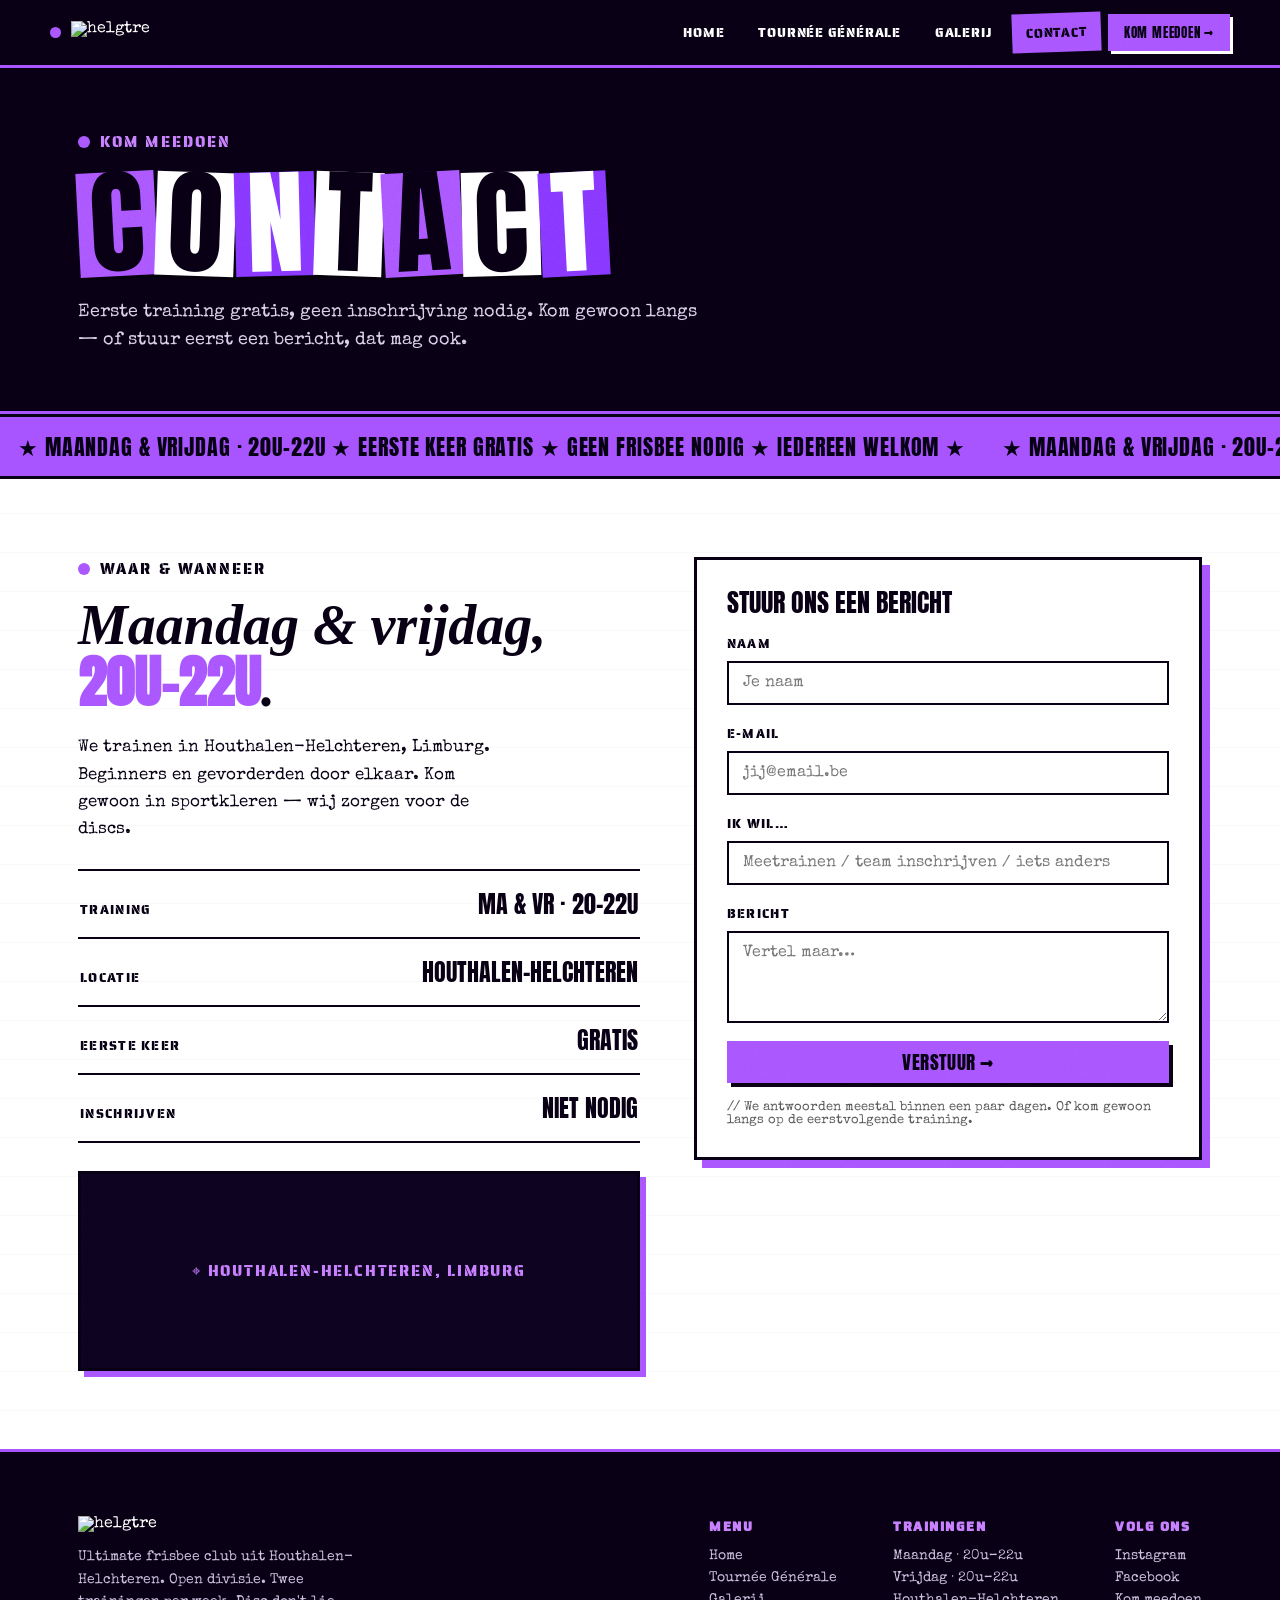
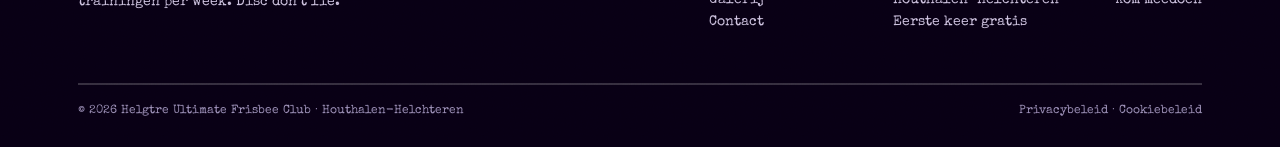
==== contact.html @ a1349d90 "Add files via upload" ====
<!DOCTYPE html>
<html lang="nl">
<head>
<meta charset="UTF-8">
<meta name="viewport" content="width=device-width, initial-scale=1.0">
<title>Contact — Helgtre · Kom meedoen</title>
<link rel="stylesheet" href="punk.css">
<link rel="stylesheet" href="site.css">
</head>
<body>

<header class="site-nav grain">
  <div class="wrap row">
    <a class="brand" href="index.html"><span class="dot"></span><img src="https://helgtre.com/wp-content/uploads/2026/06/logo-helgtre-white.png" alt="helgtre"></a>
    <nav class="nav-links">
      <a href="index.html">Home</a>
      <a href="tournee-generale.html">Tournée Générale</a>
      <a href="galerij.html">Galerij</a>
      <a href="contact.html" class="on">Contact</a>
      <a href="contact.html" class="nav-cta">Kom meedoen →</a>
    </nav>
    <button class="burger" aria-label="menu">Menu ≡</button>
  </div>
</header>

<section class="pagehead grain heavy">
  <div class="wrap">
    <div class="eyebrow"><span class="d"></span>Kom meedoen</div>
    <div class="word ransom">
      <span class="rn rn--neon r1">C</span><span class="rn rn--paper r2">O</span><span class="rn rn--violet r3">N</span><span class="rn rn--paper r2">T</span><span class="rn rn--neon r1">A</span><span class="rn rn--paper r3">C</span><span class="rn rn--violet r1">T</span>
    </div>
    <p class="sub">Eerste training gratis, geen inschrijving nodig. Kom gewoon langs — of stuur eerst een bericht, dat mag ook.</p>
  </div>
</section>

<div class="mqbar invert marquee fast">
  <div class="marquee__t">
    <span>★ Maandag &amp; vrijdag · 20u–22u ★ Eerste keer gratis ★ Geen frisbee nodig ★ Iedereen welkom ★</span>
    <span>★ Maandag &amp; vrijdag · 20u–22u ★ Eerste keer gratis ★ Geen frisbee nodig ★ Iedereen welkom ★</span>
  </div>
</div>

<section class="sec paper paper-bg grain">
  <div class="wrap split" style="align-items:start;">

    <!-- LEFT: info -->
    <div>
      <div class="eyebrow"><span class="d"></span>Waar &amp; wanneer</div>
      <div class="shead"><h2>Maandag &amp; vrijdag, <em>20u–22u</em>.</h2></div>
      <p style="max-width:44ch;margin-top:18px;font-size:17px;line-height:1.6;">We trainen in Houthalen-Helchteren, Limburg. Beginners en gevorderden door elkaar. Kom gewoon in sportkleren — wij zorgen voor de discs.</p>

      <div class="infolist" style="margin-top:26px;">
        <div class="ir"><span class="k">Training</span><span class="v">Ma &amp; vr · 20–22u</span></div>
        <div class="ir"><span class="k">Locatie</span><span class="v">Houthalen-Helchteren</span></div>
        <div class="ir"><span class="k">Eerste keer</span><span class="v">Gratis</span></div>
        <div class="ir"><span class="k">Inschrijven</span><span class="v">Niet nodig</span></div>
      </div>

      <!-- map placeholder -->
      <div class="photo bw" style="margin-top:28px;height:200px;border:3px solid var(--ink);box-shadow:6px 6px 0 var(--neon);display:flex;align-items:center;justify-content:center;background:#0d0320;">
        <span style="position:relative;z-index:5;font-family:'Saira Stencil One',sans-serif;text-transform:uppercase;letter-spacing:.12em;color:var(--neon-hot);font-size:15px;">⌖ Houthalen-Helchteren, Limburg</span>
      </div>
    </div>

    <!-- RIGHT: form -->
    <div id="formwrap">
      <form class="form" id="joinform">
        <div style="font-family:'Anton',Impact,sans-serif;text-transform:uppercase;font-size:26px;line-height:.95;">Stuur ons een bericht</div>
        <div class="field">
          <label for="naam">Naam</label>
          <input id="naam" name="naam" type="text" placeholder="Je naam" required>
        </div>
        <div class="field">
          <label for="email">E-mail</label>
          <input id="email" name="email" type="email" placeholder="jij@email.be" required>
        </div>
        <div class="field">
          <label for="onderwerp">Ik wil…</label>
          <input id="onderwerp" name="onderwerp" type="text" placeholder="Meetrainen / team inschrijven / iets anders">
        </div>
        <div class="field">
          <label for="bericht">Bericht</label>
          <textarea id="bericht" name="bericht" rows="4" placeholder="Vertel maar…"></textarea>
        </div>
        <button type="submit" class="pbtn pbtn--neon" style="justify-content:center;width:100%;font-size:1.2rem;">Verstuur →</button>
        <p class="form-note">// We antwoorden meestal binnen een paar dagen. Of kom gewoon langs op de eerstvolgende training.</p>
      </form>
    </div>

  </div>
</section>

<footer class="site-foot grain">
  <div class="wrap">
    <div class="foot-top">
      <div class="foot-brand">
        <img src="https://helgtre.com/wp-content/uploads/2026/06/logo-helgtre-white.png" alt="helgtre">
        <p>Ultimate frisbee club uit Houthalen-Helchteren. Open divisie. Twee trainingen per week. Disc don't lie.</p>
      </div>
      <div class="foot-cols">
        <div class="foot-col">
          <h4>Menu</h4>
          <a href="index.html">Home</a>
          <a href="tournee-generale.html">Tournée Générale</a>
          <a href="galerij.html">Galerij</a>
          <a href="contact.html">Contact</a>
        </div>
        <div class="foot-col">
          <h4>Trainingen</h4>
          <span>Maandag · 20u–22u</span>
          <span>Vrijdag · 20u–22u</span>
          <span>Houthalen-Helchteren</span>
          <span>Eerste keer gratis</span>
        </div>
        <div class="foot-col">
          <h4>Volg ons</h4>
          <a href="#">Instagram</a>
          <a href="#">Facebook</a>
          <a href="contact.html">Kom meedoen</a>
        </div>
      </div>
    </div>
    <div class="foot-bottom">
      <span>© 2026 Helgtre Ultimate Frisbee Club · Houthalen-Helchteren</span>
      <span><a href="#">Privacybeleid</a> · <a href="#">Cookiebeleid</a></span>
    </div>
  </div>
</footer>

<script src="site.js"></script>
</body>
</html>
---- punk.css ----
/* ============================================================
   HELGTRE · PUNK '77 KIT
   Built on the Yungo color tokens (licorice + white) with the
   violet pushed NEON/HOT. Xerox grain, halftone, ransom note,
   tape, torn edges, old-school web kitsch.
   Load AFTER _ds tokens/colors.css.
   ============================================================ */
@import url('https://fonts.googleapis.com/css2?family=Anton&family=Saira+Stencil+One&family=Special+Elite&family=Archivo+Black&display=swap');

:root{
  --ink:#080014;            /* licorice */
  --ink-2:#0d0320;
  --paper:#ffffff;
  --violet:#8436FF;         /* brand */
  --neon:#a855ff;           /* pushed hotter */
  --neon-hot:#c77dff;       /* glow highlight */
  --neon-edge:#d8a8ff;
  --paper-dim:#efeaf6;
}

/* ---------- font stacks (clashing on purpose) ---------- */
.f-impact  { font-family:'Anton', Impact, 'Arial Narrow Bold', sans-serif; font-weight:400; }
.f-stencil { font-family:'Saira Stencil One', Impact, sans-serif; font-weight:400; }
.f-type    { font-family:'Special Elite', 'Courier New', monospace; }
.f-serif   { font-family:'Times New Roman', Times, Georgia, serif; }
.f-grotesk { font-family:'Power Grotesk','Archivo Black',sans-serif; font-weight:900; }
.f-archivo { font-family:'Archivo Black', sans-serif; }

/* ============================================================
   XEROX GRAIN — feTurbulence noise, overlaid
   ============================================================ */
.grain::after{
  content:"";position:absolute;inset:0;pointer-events:none;z-index:40;
  background-image:url("data:image/svg+xml,%3Csvg xmlns='http://www.w3.org/2000/svg' width='160' height='160'%3E%3Cfilter id='n'%3E%3CfeTurbulence type='fractalNoise' baseFrequency='0.82' numOctaves='3' stitchTiles='stitch'/%3E%3C/filter%3E%3Crect width='100%25' height='100%25' filter='url(%23n)'/%3E%3C/svg%3E");
  opacity:.16;mix-blend-mode:overlay;
}
.grain.heavy::after{opacity:.26;}
/* photocopy streaks */
.streaks::before{
  content:"";position:absolute;inset:0;pointer-events:none;z-index:39;
  background:repeating-linear-gradient(90deg,transparent 0 7px,rgba(0,0,0,.05) 7px 8px);
  mix-blend-mode:multiply;opacity:.5;
}

/* ============================================================
   PHOTO TREATMENT — high-contrast halftone + violet duotone
   ============================================================ */
.photo{position:relative;overflow:hidden;background:var(--ink);isolation:isolate;}
.photo img{display:block;width:100%;height:100%;object-fit:cover;
  filter:grayscale(1) contrast(1.6) brightness(.98);}
.photo .ht{position:absolute;inset:0;z-index:2;pointer-events:none;
  background-image:radial-gradient(circle, #000 42%, transparent 44%);
  background-size:5px 5px;mix-blend-mode:multiply;opacity:.55;}
.photo .vi{position:absolute;inset:0;z-index:3;pointer-events:none;
  background:var(--neon);mix-blend-mode:color;opacity:.62;}
.photo.hard img{filter:grayscale(1) contrast(2.2) brightness(1.05);}
.photo.hard .vi{opacity:.42;}
/* black/white only (no violet) */
.photo.bw .vi{display:none;}
.photo.bw .ht{opacity:.7;}

/* ============================================================
   TAPE + TORN EDGES + STAPLES
   ============================================================ */
.tape{position:absolute;width:130px;height:30px;background:rgba(255,255,255,.42);
  box-shadow:inset 0 0 0 1px rgba(0,0,0,.06);z-index:30;
  backdrop-filter:blur(.5px);
  background-image:repeating-linear-gradient(90deg,rgba(255,255,255,.12) 0 4px,rgba(0,0,0,.04) 4px 8px);}
.tape.violet{background:rgba(132,54,255,.55);}
.torn-b{clip-path:polygon(0 0,100% 0,100% 92%,96% 97%,92% 91%,88% 98%,83% 92%,78% 99%,72% 92%,67% 98%,61% 91%,55% 98%,49% 92%,43% 99%,37% 92%,31% 98%,25% 91%,19% 98%,13% 92%,8% 98%,3% 92%,0 98%);}
.torn-all{clip-path:polygon(2% 3%,9% 0,17% 4%,26% 1%,35% 4%,45% 0,55% 4%,66% 1%,75% 4%,85% 0,93% 3%,100% 8%,98% 16%,100% 27%,97% 38%,100% 50%,98% 62%,100% 74%,97% 85%,100% 95%,93% 98%,84% 100%,73% 97%,63% 100%,52% 97%,42% 100%,31% 97%,21% 100%,11% 98%,3% 100%,0 93%,3% 82%,0 70%,2% 58%,0 46%,3% 34%,0 23%,2% 12%);}
.staple{position:absolute;width:13px;height:5px;border:1.5px solid rgba(0,0,0,.55);border-bottom:none;z-index:31;}

/* ============================================================
   RANSOM NOTE LETTERS
   ============================================================ */
.ransom{display:inline-flex;flex-wrap:wrap;line-height:.86;}
.rn{display:inline-block;padding:.02em .1em .04em;line-height:.84;
  box-shadow:2px 3px 0 rgba(0,0,0,.45);}
.rn--ink{background:var(--ink);color:#fff;}
.rn--paper{background:var(--paper);color:var(--ink);}
.rn--violet{background:var(--violet);color:#fff;}
.rn--neon{background:var(--neon);color:var(--ink);}
.rn--outline{background:transparent;color:var(--paper);-webkit-text-stroke:2px var(--paper);box-shadow:none;}
.rn--inkout{background:transparent;color:var(--ink);-webkit-text-stroke:2px var(--ink);box-shadow:none;}

/* ============================================================
   STAMP / BADGE
   ============================================================ */
.stamp{display:inline-flex;align-items:center;justify-content:center;text-align:center;
  border:3px solid var(--neon);color:var(--neon);text-transform:uppercase;
  border-radius:999px;transform:rotate(-12deg);font-family:'Anton',Impact,sans-serif;
  letter-spacing:.04em;padding:.5em .7em;mix-blend-mode:screen;}
.stamp.ink{border-color:var(--ink);color:var(--ink);mix-blend-mode:normal;}

/* ============================================================
   OLD-SCHOOL WEB KITSCH MOTION
   ============================================================ */
.marquee{overflow:hidden;white-space:nowrap;display:flex;}
.marquee__t{display:inline-flex;flex:0 0 auto;align-items:center;
  animation:marq 22s linear infinite;will-change:transform;}
.marquee.fast .marquee__t{animation-duration:13s;}
.marquee.rev .marquee__t{animation-direction:reverse;}
@keyframes marq{from{transform:translateX(0)}to{transform:translateX(-50%)}}

.blink{animation:blink 1.1s steps(1,end) infinite;}
@keyframes blink{50%{opacity:0}}

.jitter{animation:jitter .35s steps(2,end) infinite;}
@keyframes jitter{0%{transform:translate(0,0) rotate(0)}50%{transform:translate(.5px,-.5px) rotate(.4deg)}100%{transform:translate(-.5px,.5px) rotate(-.4deg)}}

.wobble{animation:wob 5s ease-in-out infinite;transform-origin:center;}
@keyframes wob{0%,100%{transform:rotate(-2.5deg)}50%{transform:rotate(2.5deg)}}

.flicker{animation:flick 4.5s linear infinite;}
@keyframes flick{0%,96%,100%{opacity:1}97%{opacity:.35}98%{opacity:1}99%{opacity:.5}}

@media (prefers-reduced-motion: reduce){
  .marquee__t,.blink,.jitter,.wobble,.flicker{animation:none!important;}
}

/* ---------- buttons: cut-out punk ---------- */
.pbtn{display:inline-flex;align-items:center;gap:.5em;cursor:pointer;border:none;
  font-family:'Anton',Impact,sans-serif;text-transform:uppercase;letter-spacing:.02em;
  padding:.6em 1.1em;font-size:1.1rem;line-height:1;text-decoration:none;
  box-shadow:4px 4px 0 var(--ink);transition:transform .12s, box-shadow .12s, background .12s;}
.pbtn--neon{background:var(--neon);color:var(--ink);}
.pbtn--neon:hover{background:var(--neon-hot);transform:translate(-2px,-2px);box-shadow:6px 6px 0 var(--ink);}
.pbtn--paper{background:var(--paper);color:var(--ink);}
.pbtn--paper:hover{transform:translate(-2px,-2px);box-shadow:6px 6px 0 var(--neon);}
.pbtn--ink{background:var(--ink);color:#fff;box-shadow:4px 4px 0 var(--neon);}
.pbtn--ink:hover{transform:translate(-2px,-2px);box-shadow:6px 6px 0 var(--neon);}
.pbtn:active{transform:translate(2px,2px);box-shadow:1px 1px 0 var(--ink);}

/* glow text */
.glow{text-shadow:0 0 14px rgba(168,85,255,.85),0 0 36px rgba(132,54,255,.55);}
---- site.css ----
/* ============================================================
   HELGTRE · XEROX RIOT — site system (Direction A)
   Shared chrome + layout for all pages. Loads after punk.css.
   ============================================================ */
*{box-sizing:border-box;margin:0;padding:0;}
html{scroll-behavior:smooth;}
body{background:var(--ink);color:var(--ink);font-family:'Special Elite',monospace;
  -webkit-font-smoothing:antialiased;overflow-x:hidden;cursor:crosshair;}
a{color:inherit;text-decoration:none;}
img{max-width:100%;}
::selection{background:var(--neon);color:var(--ink);}

.wrap{max-width:1180px;margin:0 auto;padding:0 28px;width:100%;}

/* paper texture base for light sections */
.paper-bg{background:
  repeating-linear-gradient(0deg,transparent 0 38px,rgba(0,0,0,.022) 38px 39px),
  var(--paper);}

/* ============================================================
   HEADER / NAV
   ============================================================ */
.site-nav{position:sticky;top:0;z-index:200;background:var(--ink);color:#fff;
  border-bottom:3px solid var(--neon);}
.site-nav .row{display:flex;align-items:center;justify-content:space-between;gap:18px;padding:13px 0;}
.brand{display:flex;align-items:center;gap:10px;}
.brand img{height:24px;display:block;}
.brand .dot{width:11px;height:11px;border-radius:50%;background:var(--neon);}
.nav-links{display:flex;align-items:center;gap:6px;}
.nav-links a{font-family:'Saira Stencil One',sans-serif;text-transform:uppercase;font-size:13px;
  letter-spacing:.06em;color:#fff;padding:7px 12px;border:2px solid transparent;transition:.12s;}
.nav-links a:hover{color:var(--neon-hot);}
.nav-links a.on{background:var(--neon);color:var(--ink);transform:rotate(-2deg);}
.nav-cta{font-family:'Anton',Impact,sans-serif!important;text-transform:uppercase;font-size:14px;
  background:var(--neon);color:var(--ink)!important;padding:9px 16px!important;border:none!important;
  box-shadow:3px 3px 0 #fff;transition:.12s;}
.nav-cta:hover{background:var(--neon-hot);transform:translate(-1px,-1px);box-shadow:4px 4px 0 #fff;}
.burger{display:none;background:none;border:2px solid #fff;color:#fff;padding:8px 10px;cursor:pointer;
  font-family:'Anton',sans-serif;font-size:14px;text-transform:uppercase;}

/* ============================================================
   SECTION HEADERS
   ============================================================ */
.sec{padding:78px 0;position:relative;overflow:hidden;}
.sec.ink{background:var(--ink);color:#fff;}
.sec.paper{color:var(--ink);}
.eyebrow{font-family:'Saira Stencil One',sans-serif;text-transform:uppercase;letter-spacing:.14em;
  font-size:15px;display:inline-flex;align-items:center;gap:10px;margin-bottom:16px;}
.eyebrow .d{width:12px;height:12px;border-radius:50%;background:var(--neon);}
.sec.paper .eyebrow{color:var(--ink);}
.sec.ink .eyebrow{color:var(--neon-hot);}
.shead h2{font-family:'Times New Roman',serif;font-style:italic;font-size:clamp(34px,5vw,56px);line-height:1.02;max-width:18ch;}
.shead h2 em{font-family:'Anton',Impact,sans-serif;font-style:normal;text-transform:uppercase;color:var(--neon);}
.sec.ink .shead h2 em{color:var(--neon-hot);text-shadow:0 0 16px rgba(168,85,255,.6);}

/* tag chips (on ink) */
.tagchip{border:2px solid var(--neon);color:var(--neon-hot);text-transform:uppercase;font-size:12px;
  letter-spacing:.12em;padding:7px 13px;font-family:'Saira Stencil One',sans-serif;display:inline-block;}

/* ============================================================
   MARQUEE DIVIDER
   ============================================================ */
.mqbar{background:var(--ink);color:#fff;padding:13px 0;border-top:3px solid var(--neon);border-bottom:3px solid var(--neon);position:relative;z-index:5;}
.mqbar.invert{background:var(--neon);color:var(--ink);border-color:var(--ink);}
.mqbar .marquee__t span{font-family:'Anton',Impact,sans-serif;text-transform:uppercase;font-size:22px;letter-spacing:.04em;padding:0 18px;}
.mqbar .marquee__t b{color:var(--neon);}
.mqbar.invert .marquee__t b{color:#fff;}

/* ============================================================
   STAT CARDS
   ============================================================ */
.stats{display:grid;grid-template-columns:repeat(4,1fr);gap:0;}
.statc{border:3px solid var(--ink);padding:24px 16px;margin:0 -1.5px;background:var(--paper);box-shadow:6px 6px 0 rgba(0,0,0,.2);}
.statc:nth-child(2){transform:rotate(-1.6deg);background:var(--neon);}
.statc:nth-child(3){transform:rotate(1.3deg);}
.statc:nth-child(4){transform:rotate(-.8deg);}
.statc .n{font-family:'Anton',Impact,sans-serif;font-size:56px;line-height:.86;}
.statc .l{text-transform:uppercase;font-size:13px;letter-spacing:.1em;margin-top:8px;}

/* ============================================================
   FEATURE CARDS (trainingen)
   ============================================================ */
.featgrid{display:grid;grid-template-columns:repeat(4,1fr);gap:20px;}
.featcard{background:var(--paper);color:var(--ink);border:3px solid var(--ink);padding:26px 20px 30px;
  box-shadow:6px 6px 0 rgba(0,0,0,.35);position:relative;transition:transform .14s,box-shadow .14s;}
.featcard:nth-child(odd){transform:rotate(-1.2deg);}
.featcard:nth-child(even){transform:rotate(1deg);}
.featcard:hover{transform:translate(-2px,-3px) rotate(0);box-shadow:9px 10px 0 var(--neon);}
.featcard .ic{width:58px;height:58px;border:3px solid var(--ink);display:flex;align-items:center;justify-content:center;background:var(--neon);margin-bottom:16px;}
.featcard .ic svg{width:30px;height:30px;stroke:var(--ink);stroke-width:2.4;fill:none;}
.featcard h3{font-family:'Anton',Impact,sans-serif;text-transform:uppercase;font-size:22px;line-height:.95;margin-bottom:8px;}
.featcard p{font-size:14px;line-height:1.5;}
.featcard .tag{position:absolute;top:-12px;right:14px;background:var(--ink);color:#fff;font-family:'Special Elite',monospace;font-size:11px;padding:3px 8px;transform:rotate(3deg);}

/* ============================================================
   HERO (home)
   ============================================================ */
.hero{position:relative;padding:54px 0 38px;overflow:hidden;}
.hero .eyebrow{margin-bottom:14px;}
.word{display:flex;flex-wrap:wrap;align-items:flex-start;margin:2px 0 0;}
.word .rn{font-family:'Anton',Impact,sans-serif;font-size:clamp(72px,13vw,168px);}
.word .r1{transform:rotate(-3deg);}.word .r2{transform:rotate(2deg);}.word .r3{transform:rotate(-1.5deg);}
.hero .lead{max-width:440px;margin:28px 0 24px;font-size:19px;line-height:1.5;}
.hero .lead b{background:var(--neon);color:var(--ink);padding:0 .2em;}
.hero .acts{display:flex;gap:16px;flex-wrap:wrap;}
.hero-photo{position:absolute;top:96px;right:0;width:400px;height:470px;transform:rotate(4deg);z-index:5;}
.hero-photo .photo{width:100%;height:100%;border:7px solid var(--paper);box-shadow:7px 9px 0 rgba(0,0,0,.45);}
.hero-photo .cap{position:absolute;bottom:-14px;left:16px;background:var(--ink);color:#fff;font-size:12px;padding:5px 10px;transform:rotate(-2deg);z-index:8;}
.hero-photo .stampx{position:absolute;top:-30px;right:-6px;width:104px;height:104px;font-size:18px;background:var(--paper);z-index:9;}

/* ============================================================
   PAGE TITLE (sub pages) — ransom banner
   ============================================================ */
.pagehead{background:var(--ink);color:#fff;padding:62px 0 56px;position:relative;overflow:hidden;border-bottom:3px solid var(--neon);}
.pagehead .eyebrow{color:var(--neon-hot);}
.pagehead .word .rn{font-size:clamp(54px,9vw,128px);}
.pagehead .sub{margin-top:22px;max-width:620px;font-size:18px;line-height:1.6;color:#d8cfe6;}

/* ============================================================
   TWO-COL / TG
   ============================================================ */
.split{display:grid;grid-template-columns:1.05fr .95fr;gap:54px;align-items:center;}
.infolist{display:flex;flex-direction:column;gap:0;margin-top:8px;border-top:2px solid currentColor;}
.infolist .ir{display:flex;justify-content:space-between;gap:16px;padding:15px 2px;border-bottom:2px solid currentColor;align-items:baseline;}
.infolist .ir .k{font-family:'Saira Stencil One',sans-serif;text-transform:uppercase;font-size:13px;letter-spacing:.1em;}
.infolist .ir .v{font-family:'Anton',Impact,sans-serif;text-transform:uppercase;font-size:24px;text-align:right;}
.sec.ink .infolist .ir .v{color:var(--neon-hot);}

/* ============================================================
   GALLERY
   ============================================================ */
.gal{display:grid;grid-template-columns:repeat(3,1fr);gap:22px;}
.gal .cell{position:relative;}
.gal image-slot,.gal .photo{display:block;width:100%;height:280px;border:6px solid var(--paper);box-shadow:6px 7px 0 rgba(0,0,0,.4);}
.gal .cell:nth-child(3n+1){transform:rotate(-1.6deg);}
.gal .cell:nth-child(3n+2){transform:rotate(1.2deg);}
.gal .cell:nth-child(3n){transform:rotate(-.6deg);}
.gal .cell .tape{top:-13px;left:40px;transform:rotate(-7deg);}
.gal .cap{position:absolute;bottom:-13px;left:14px;background:var(--ink);color:#fff;font-size:12px;padding:4px 9px;transform:rotate(-2deg);z-index:8;}

/* ============================================================
   CONTACT FORM
   ============================================================ */
.form{display:flex;flex-direction:column;gap:18px;background:var(--paper);color:var(--ink);
  border:3px solid var(--ink);padding:30px;box-shadow:8px 8px 0 var(--neon);}
.field{display:flex;flex-direction:column;gap:7px;}
.field label{font-family:'Saira Stencil One',sans-serif;text-transform:uppercase;font-size:13px;letter-spacing:.1em;}
.field input,.field textarea{font-family:'Special Elite',monospace;font-size:16px;color:var(--ink);
  background:#fff;border:2px solid var(--ink);padding:12px 14px;outline:none;resize:vertical;}
.field input:focus,.field textarea:focus{box-shadow:4px 4px 0 var(--neon);border-color:var(--neon);}
.form-note{font-size:13px;color:#555;}
.sent{background:var(--neon);color:var(--ink);border:3px solid var(--ink);padding:36px 30px;box-shadow:8px 8px 0 var(--ink);}
.sent h3{font-family:'Anton',Impact,sans-serif;text-transform:uppercase;font-size:30px;margin-bottom:10px;}

/* ============================================================
   FOOTER
   ============================================================ */
.site-foot{background:var(--ink);color:#fff;padding:64px 0 30px;border-top:3px solid var(--neon);position:relative;overflow:hidden;}
.foot-top{display:flex;justify-content:space-between;gap:44px;flex-wrap:wrap;}
.foot-brand img{height:38px;margin-bottom:14px;}
.foot-brand p{max-width:280px;font-size:14px;line-height:1.6;color:#cbbfdd;}
.foot-cols{display:flex;gap:56px;flex-wrap:wrap;}
.foot-col h4{font-family:'Saira Stencil One',sans-serif;text-transform:uppercase;font-size:13px;letter-spacing:.12em;color:var(--neon-hot);margin-bottom:12px;}
.foot-col a,.foot-col span{display:block;color:#cbbfdd;font-size:14px;margin-bottom:8px;transition:.12s;}
.foot-col a:hover{color:var(--neon-hot);}
.foot-bottom{margin-top:46px;padding-top:20px;border-top:2px solid rgba(255,255,255,.18);display:flex;justify-content:space-between;gap:14px;flex-wrap:wrap;font-size:12px;color:#9a8db5;}

/* ============================================================
   CURSOR TRAIL DOTS
   ============================================================ */
.trail-dot{position:fixed;width:9px;height:9px;border-radius:50%;background:var(--neon);
  pointer-events:none;z-index:9999;transform:translate(-50%,-50%);mix-blend-mode:screen;
  animation:traildie .6s ease-out forwards;}
@keyframes traildie{from{opacity:.9;transform:translate(-50%,-50%) scale(1);}to{opacity:0;transform:translate(-50%,-50%) scale(.2);}}

/* ============================================================
   RESPONSIVE
   ============================================================ */
@media (max-width:920px){
  .nav-links{display:none;}
  .burger{display:inline-block;}
  .nav-links.open{display:flex;position:absolute;top:100%;left:0;right:0;flex-direction:column;align-items:stretch;background:var(--ink);border-bottom:3px solid var(--neon);padding:10px 28px 18px;}
  .nav-links.open a{padding:11px 6px;}
  .hero-photo{position:relative;top:0;right:0;width:100%;max-width:420px;margin-top:34px;transform:rotate(2deg);}
  .stats,.featgrid{grid-template-columns:repeat(2,1fr);}
  .split{grid-template-columns:1fr;gap:34px;}
  .gal{grid-template-columns:repeat(2,1fr);}
}
@media (max-width:560px){
  .stats,.featgrid,.gal{grid-template-columns:1fr;}
  .word .rn{font-size:64px;}
}
@media (prefers-reduced-motion:reduce){
  html{scroll-behavior:auto;}
  .trail-dot{display:none;}
}
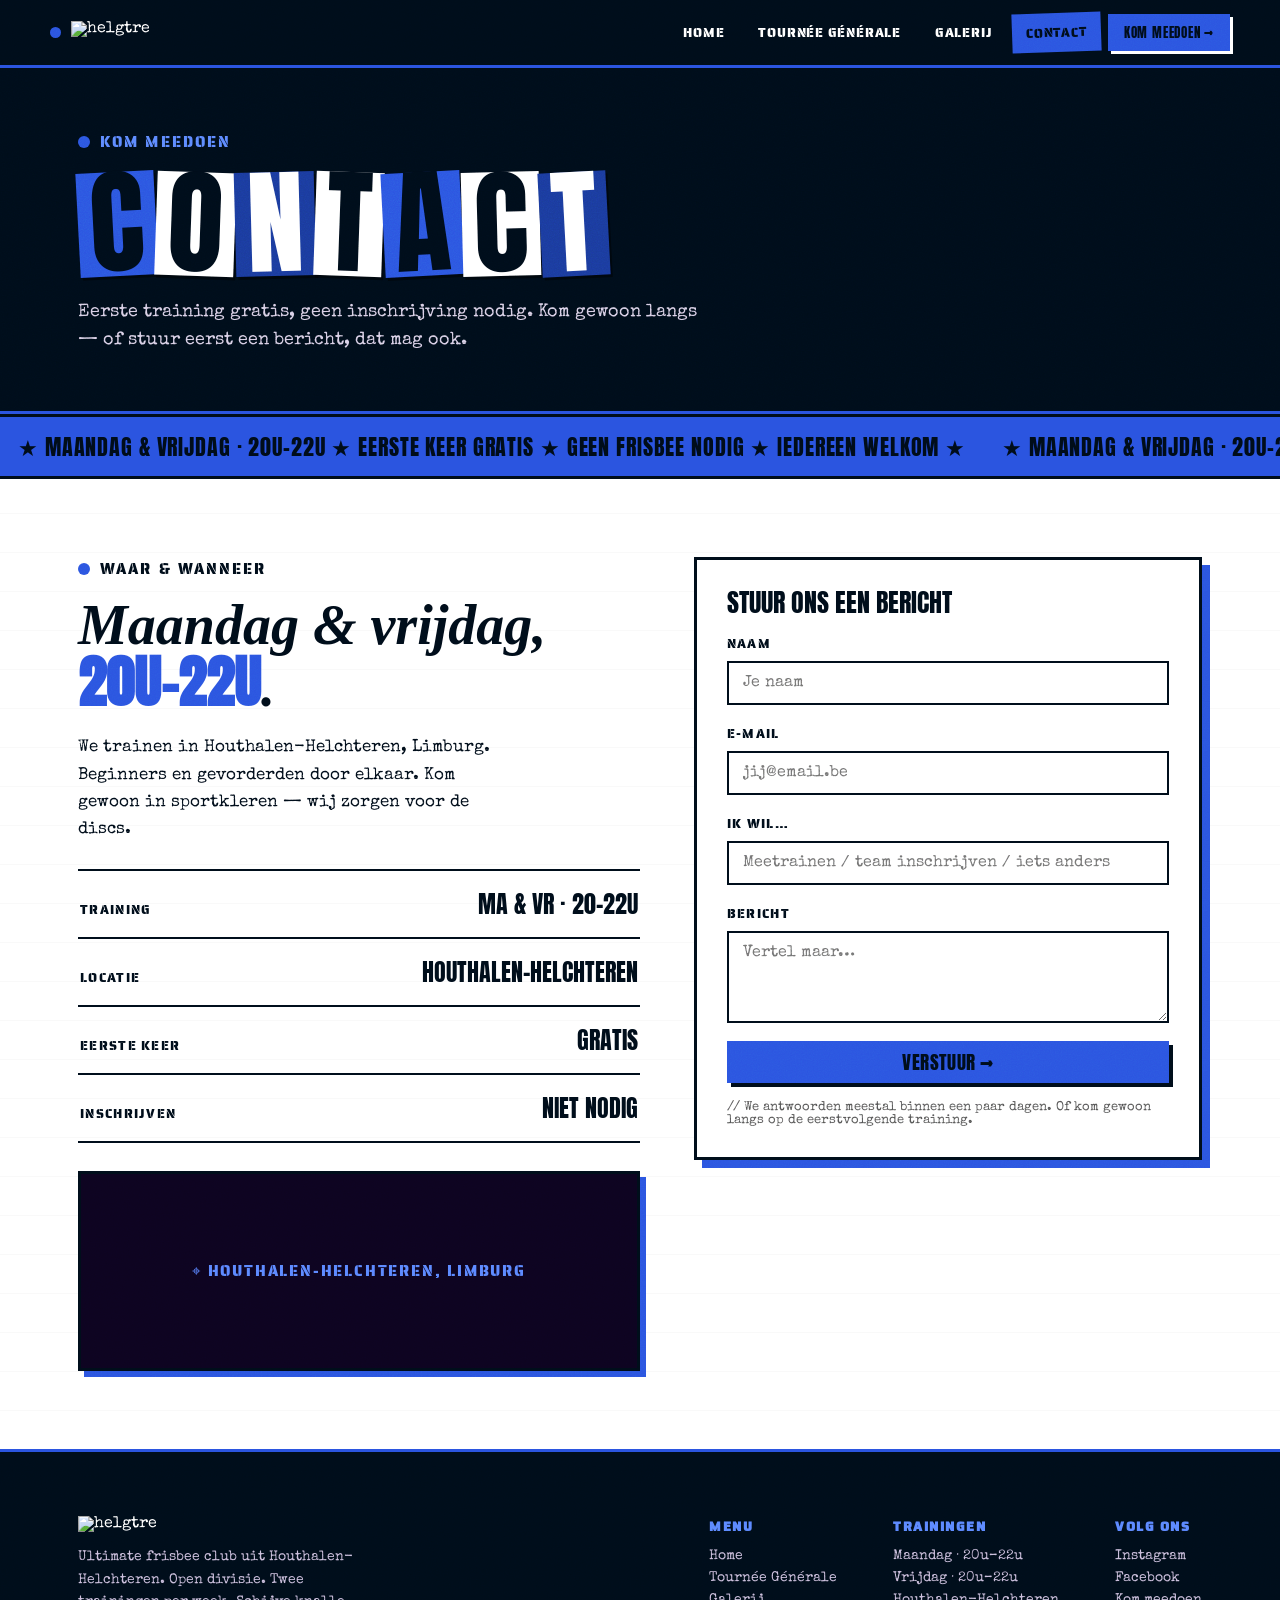
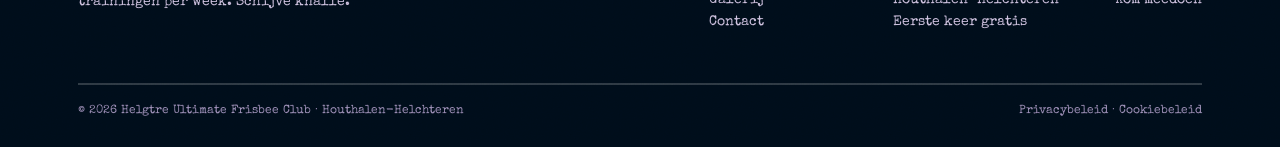
==== commit 90ff4697: "Add files via upload" ====
--- a/contact.html
+++ b/contact.html
@@ -95,7 +95,7 @@
     <div class="foot-top">
       <div class="foot-brand">
         <img src="https://helgtre.com/wp-content/uploads/2026/06/logo-helgtre-white.png" alt="helgtre">
-        <p>Ultimate frisbee club uit Houthalen-Helchteren. Open divisie. Twee trainingen per week. Disc don't lie.</p>
+        <p>Ultimate frisbee club uit Houthalen-Helchteren. Open divisie. Twee trainingen per week. Schijve knalle.</p>
       </div>
       <div class="foot-cols">
         <div class="foot-col">
--- a/punk.css
+++ b/punk.css
@@ -8,14 +8,14 @@
 @import url('https://fonts.googleapis.com/css2?family=Anton&family=Saira+Stencil+One&family=Special+Elite&family=Archivo+Black&display=swap');
 
 :root{
-  --ink:#080014;            /* licorice */
-  --ink-2:#0d0320;
+  --ink:#000D1A;            /* deep navy-black */
+  --ink-2:#00091A;
   --paper:#ffffff;
-  --violet:#8436FF;         /* brand */
-  --neon:#a855ff;           /* pushed hotter */
-  --neon-hot:#c77dff;       /* glow highlight */
-  --neon-edge:#d8a8ff;
-  --paper-dim:#efeaf6;
+  --violet:#1A3A9C;         /* navy brand */
+  --neon:#2B55E0;           /* royal blue */
+  --neon-hot:#5B87FF;       /* bright blue highlight */
+  --neon-edge:#9BB8FF;
+  --paper-dim:#EAF0FF;
 }
 
 /* ---------- font stacks (clashing on purpose) ---------- */
@@ -58,6 +58,9 @@
 /* black/white only (no violet) */
 .photo.bw .vi{display:none;}
 .photo.bw .ht{opacity:.7;}
+/* clean: natural photo, no filters */
+.photo.clean img{filter:none;}
+.photo.clean .ht,.photo.clean .vi{display:none;}
 
 /* ============================================================
    TAPE + TORN EDGES + STAPLES
--- a/site.css
+++ b/site.css
@@ -164,6 +164,14 @@
 .foot-col a,.foot-col span{display:block;color:#cbbfdd;font-size:14px;margin-bottom:8px;transition:.12s;}
 .foot-col a:hover{color:var(--neon-hot);}
 .foot-bottom{margin-top:46px;padding-top:20px;border-top:2px solid rgba(255,255,255,.18);display:flex;justify-content:space-between;gap:14px;flex-wrap:wrap;font-size:12px;color:#9a8db5;}
+
+/* ============================================================
+   FRISBEE CURSOR
+   ============================================================ */
+#disc-cursor{position:fixed;width:80px;height:28px;top:-14px;left:-40px;
+  pointer-events:none;z-index:99999;will-change:transform;filter:drop-shadow(0 2px 6px rgba(43,85,224,0.6));}
+#disc-cursor svg{width:100%;height:100%;}
+@media (prefers-reduced-motion:reduce){#disc-cursor{display:none;}}
 
 /* ============================================================
    CURSOR TRAIL DOTS
